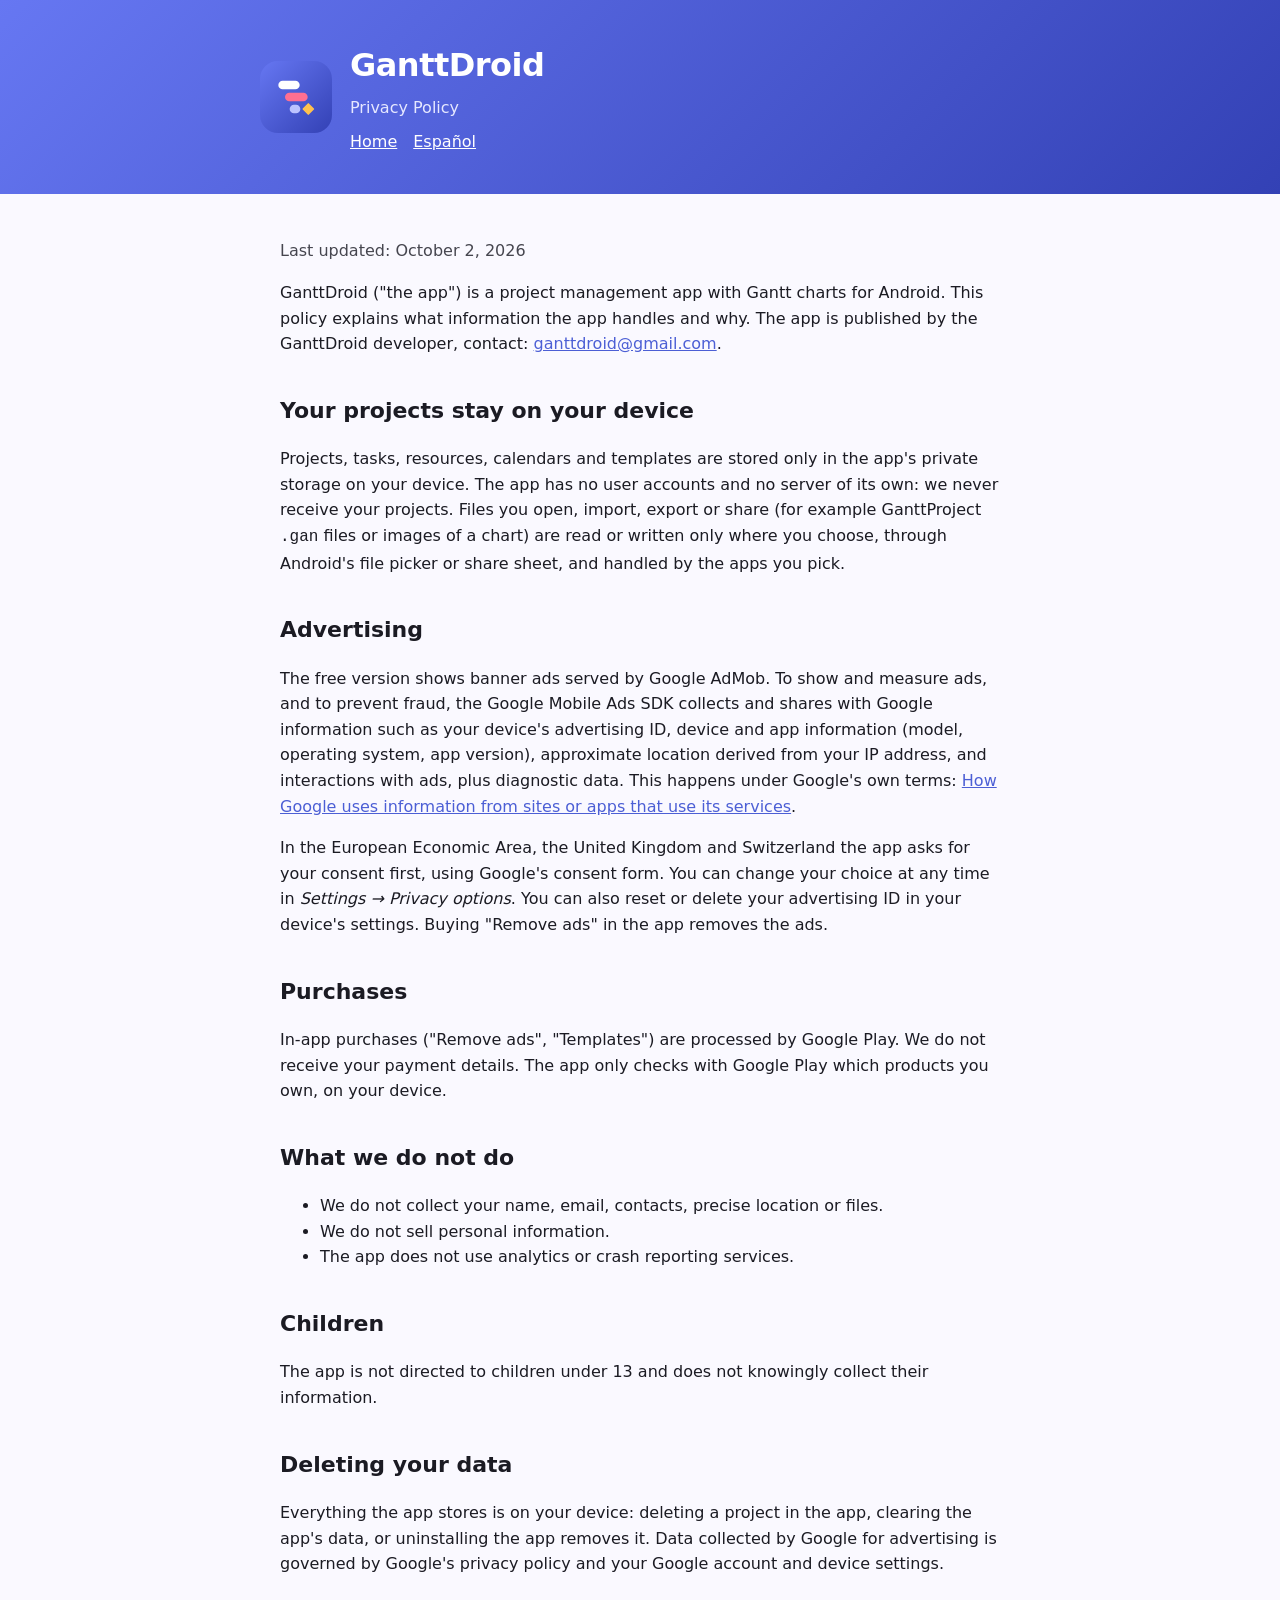
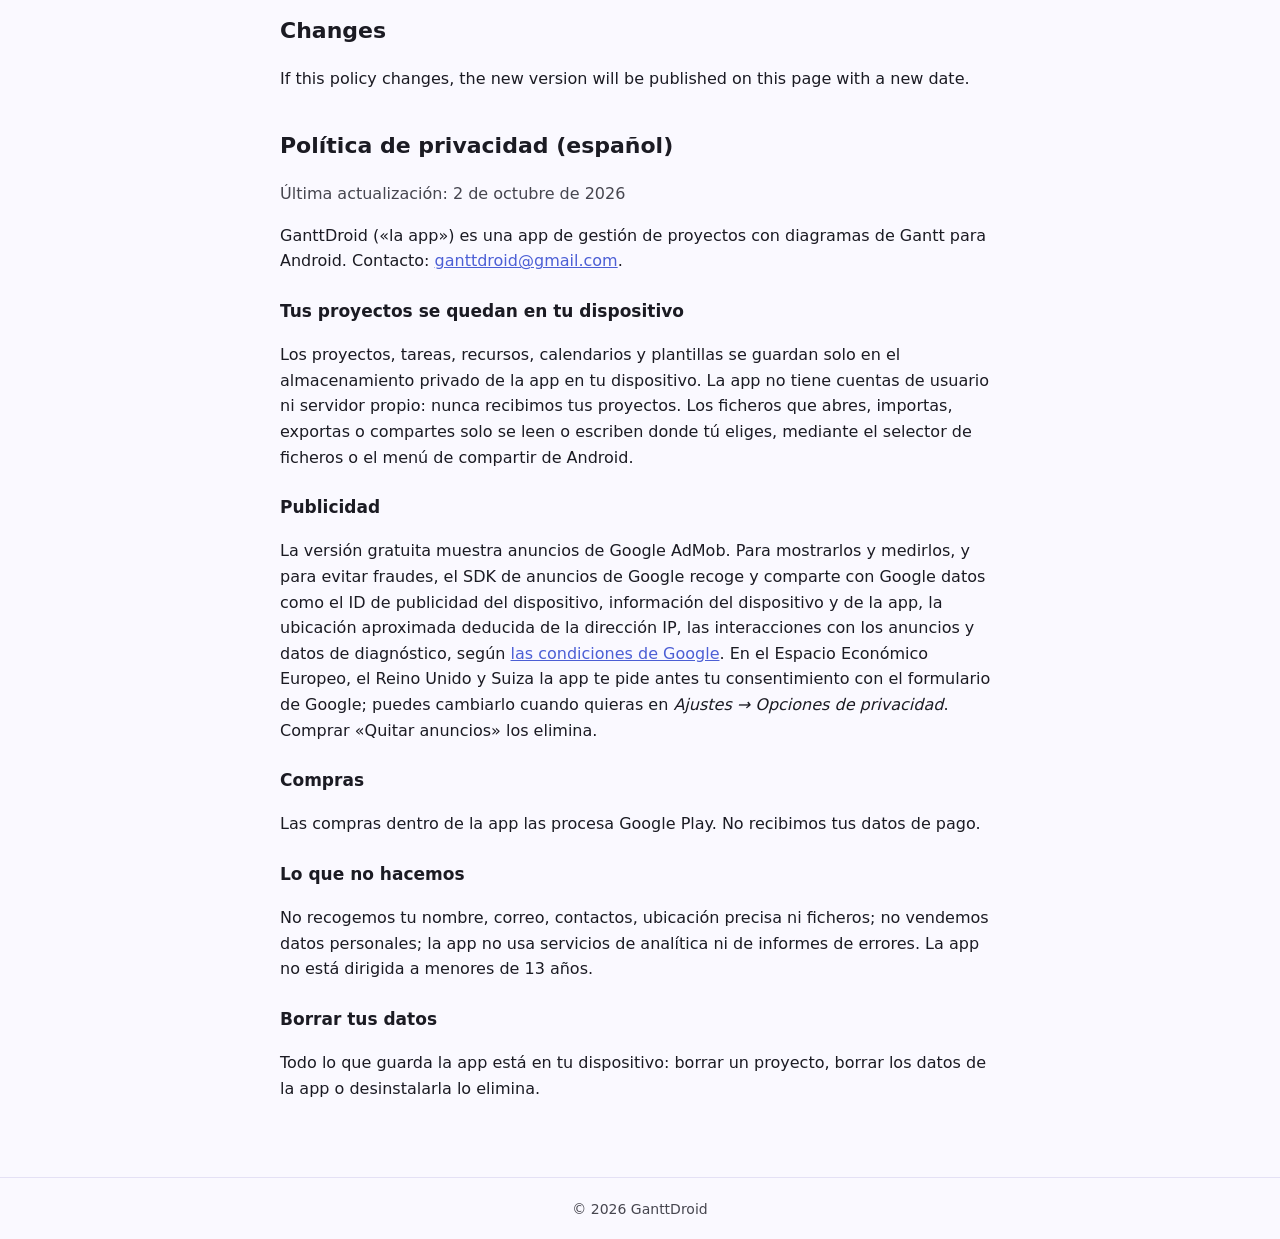
==== privacy.html @ a2e817bc "GanttDroid website: home, privacy policy, app-ads.txt" ====
<!doctype html>
<html lang="en">
<head>
<meta charset="utf-8">
<meta name="viewport" content="width=device-width, initial-scale=1">
<title>GanttDroid · Privacy Policy</title>
<link rel="stylesheet" href="style.css">
</head>
<body>
<header><div class="wrap">
  <img src="logo.svg" alt="GanttDroid logo">
  <div><h1>GanttDroid</h1><p>Privacy Policy</p>
  <nav><a href="index.html">Home</a><a href="#es">Español</a></nav></div>
</div></header>
<main class="wrap">
<p class="muted">Last updated: October 2, 2026</p>

<p>GanttDroid ("the app") is a project management app with Gantt charts for Android. This policy
explains what information the app handles and why. The app is published by the GanttDroid
developer, contact: <a href="mailto:ganttdroid@gmail.com">ganttdroid@gmail.com</a>.</p>

<h2>Your projects stay on your device</h2>
<p>Projects, tasks, resources, calendars and templates are stored only in the app's private
storage on your device. The app has no user accounts and no server of its own: we never receive
your projects. Files you open, import, export or share (for example GanttProject <code>.gan</code>
files or images of a chart) are read or written only where you choose, through Android's file
picker or share sheet, and handled by the apps you pick.</p>

<h2>Advertising</h2>
<p>The free version shows banner ads served by Google AdMob. To show and measure ads, and to
prevent fraud, the Google Mobile Ads SDK collects and shares with Google information such as your
device's advertising ID, device and app information (model, operating system, app version),
approximate location derived from your IP address, and interactions with ads, plus diagnostic
data. This happens under Google's own terms:
<a href="https://policies.google.com/technologies/partner-sites">How Google uses information from
sites or apps that use its services</a>.</p>
<p>In the European Economic Area, the United Kingdom and Switzerland the app asks for your consent
first, using Google's consent form. You can change your choice at any time in
<em>Settings → Privacy options</em>. You can also reset or delete your advertising ID in your
device's settings. Buying "Remove ads" in the app removes the ads.</p>

<h2>Purchases</h2>
<p>In-app purchases ("Remove ads", "Templates") are processed by Google Play. We do not receive
your payment details. The app only checks with Google Play which products you own, on your
device.</p>

<h2>What we do not do</h2>
<ul>
  <li>We do not collect your name, email, contacts, precise location or files.</li>
  <li>We do not sell personal information.</li>
  <li>The app does not use analytics or crash reporting services.</li>
</ul>

<h2>Children</h2>
<p>The app is not directed to children under 13 and does not knowingly collect their
information.</p>

<h2>Deleting your data</h2>
<p>Everything the app stores is on your device: deleting a project in the app, clearing the app's
data, or uninstalling the app removes it. Data collected by Google for advertising is governed by
Google's privacy policy and your Google account and device settings.</p>

<h2>Changes</h2>
<p>If this policy changes, the new version will be published on this page with a new date.</p>

<h2 id="es">Política de privacidad (español)</h2>
<p class="muted">Última actualización: 2 de octubre de 2026</p>
<p>GanttDroid («la app») es una app de gestión de proyectos con diagramas de Gantt para Android.
Contacto: <a href="mailto:ganttdroid@gmail.com">ganttdroid@gmail.com</a>.</p>

<h3>Tus proyectos se quedan en tu dispositivo</h3>
<p>Los proyectos, tareas, recursos, calendarios y plantillas se guardan solo en el almacenamiento
privado de la app en tu dispositivo. La app no tiene cuentas de usuario ni servidor propio: nunca
recibimos tus proyectos. Los ficheros que abres, importas, exportas o compartes solo se leen o
escriben donde tú eliges, mediante el selector de ficheros o el menú de compartir de Android.</p>

<h3>Publicidad</h3>
<p>La versión gratuita muestra anuncios de Google AdMob. Para mostrarlos y medirlos, y para evitar
fraudes, el SDK de anuncios de Google recoge y comparte con Google datos como el ID de publicidad
del dispositivo, información del dispositivo y de la app, la ubicación aproximada deducida de la
dirección IP, las interacciones con los anuncios y datos de diagnóstico, según
<a href="https://policies.google.com/technologies/partner-sites?hl=es">las condiciones de
Google</a>. En el Espacio Económico Europeo, el Reino Unido y Suiza la app te pide antes tu
consentimiento con el formulario de Google; puedes cambiarlo cuando quieras en
<em>Ajustes → Opciones de privacidad</em>. Comprar «Quitar anuncios» los elimina.</p>

<h3>Compras</h3>
<p>Las compras dentro de la app las procesa Google Play. No recibimos tus datos de pago.</p>

<h3>Lo que no hacemos</h3>
<p>No recogemos tu nombre, correo, contactos, ubicación precisa ni ficheros; no vendemos datos
personales; la app no usa servicios de analítica ni de informes de errores. La app no está
dirigida a menores de 13 años.</p>

<h3>Borrar tus datos</h3>
<p>Todo lo que guarda la app está en tu dispositivo: borrar un proyecto, borrar los datos de la
app o desinstalarla lo elimina.</p>
</main>
<footer>© 2026 GanttDroid</footer>
</body>
</html>
---- style.css ----
:root{--indigo:#4C5FD5;--ink:#1B1B23;--soft:#46464F;--bg:#FAF9FF;--line:#E4E1F5}
*{box-sizing:border-box}
body{margin:0;background:var(--bg);color:var(--ink);font:16px/1.6 Manrope,system-ui,-apple-system,"Segoe UI",Roboto,sans-serif}
header{background:linear-gradient(135deg,#6677F2,#3341B5);color:#fff;padding:40px 20px}
header .wrap{display:flex;align-items:center;gap:18px}
header img{width:72px;height:72px;border-radius:18px}
header h1{margin:0;font-size:32px;letter-spacing:-.5px}
header p{margin:4px 0 0;color:#E6E8FF}
.wrap{max-width:760px;margin:0 auto}
main{padding:28px 20px 60px}
h2{margin-top:36px;font-size:22px}
h3{margin-top:24px;font-size:17px}
a{color:var(--indigo)}
.muted{color:var(--soft)}
nav{margin-top:8px}
nav a{color:#fff;margin-right:16px}
footer{border-top:1px solid var(--line);padding:20px;color:var(--soft);font-size:14px;text-align:center}
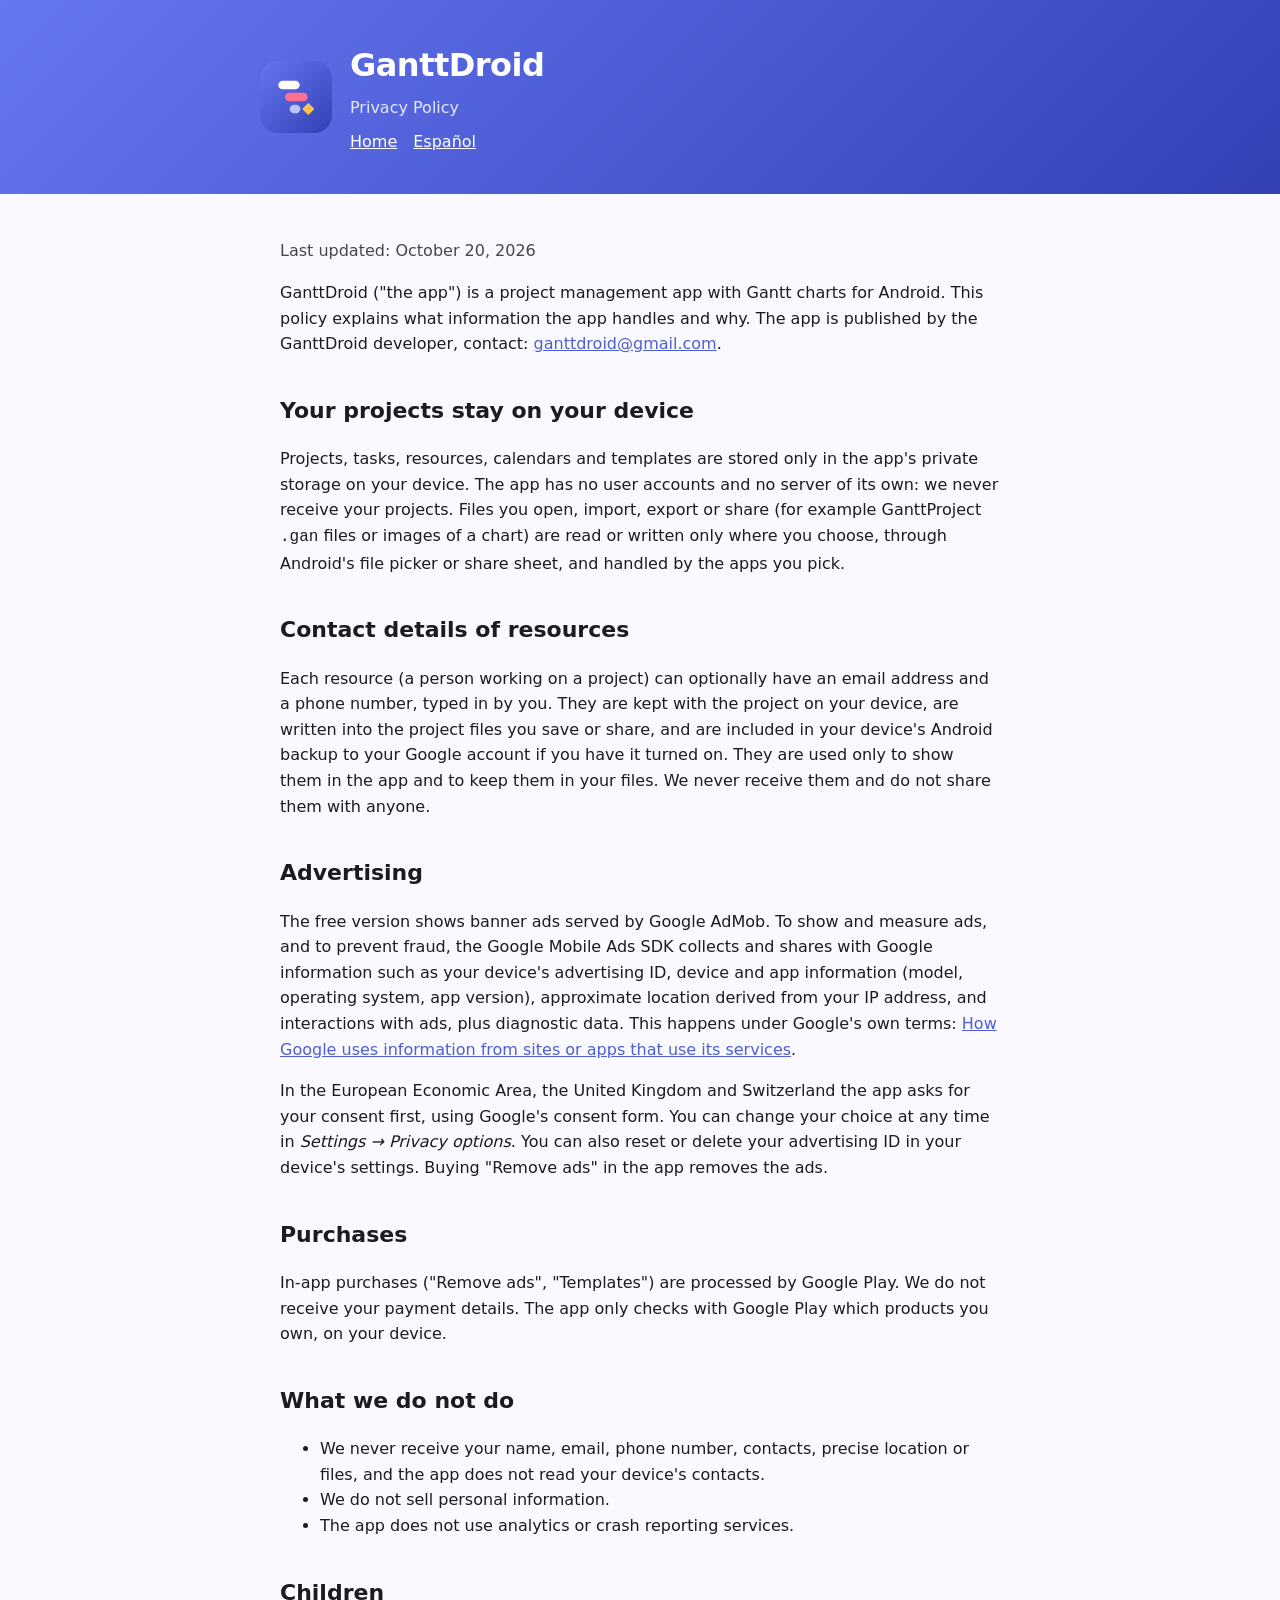
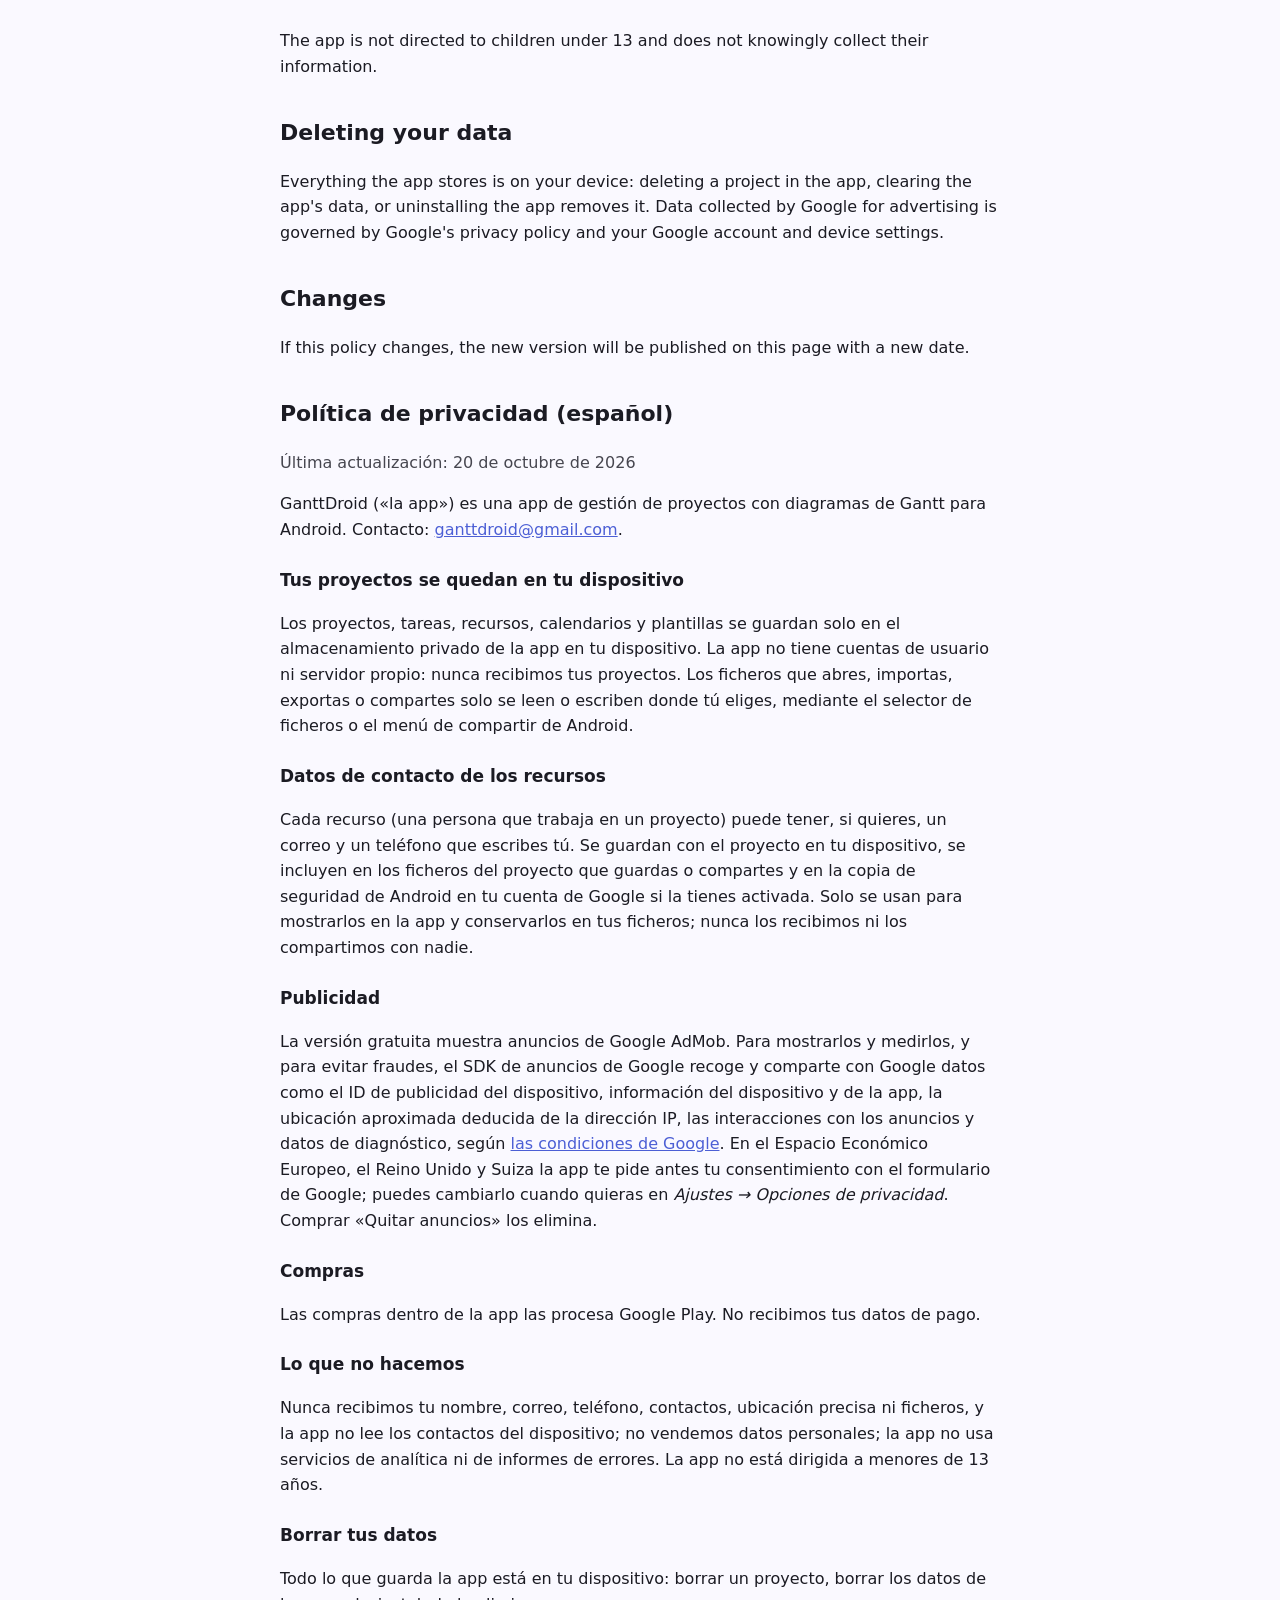
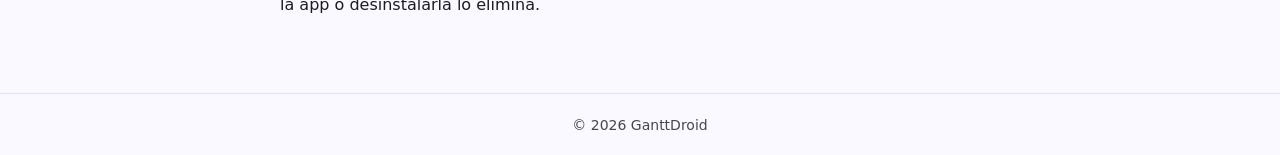
==== commit bbece9ec: "Privacy policy: resources' optional email and phone They stay on the device, go into the project fil" ====
--- a/privacy.html
+++ b/privacy.html
@@ -13,7 +13,7 @@
   <nav><a href="index.html">Home</a><a href="#es">Español</a></nav></div>
 </div></header>
 <main class="wrap">
-<p class="muted">Last updated: October 2, 2026</p>
+<p class="muted">Last updated: October 20, 2026</p>
 
 <p>GanttDroid ("the app") is a project management app with Gantt charts for Android. This policy
 explains what information the app handles and why. The app is published by the GanttDroid
@@ -25,6 +25,13 @@
 your projects. Files you open, import, export or share (for example GanttProject <code>.gan</code>
 files or images of a chart) are read or written only where you choose, through Android's file
 picker or share sheet, and handled by the apps you pick.</p>
+
+<h2>Contact details of resources</h2>
+<p>Each resource (a person working on a project) can optionally have an email address and a phone
+number, typed in by you. They are kept with the project on your device, are written into the
+project files you save or share, and are included in your device's Android backup to your Google
+account if you have it turned on. They are used only to show them in the app and to keep them in
+your files. We never receive them and do not share them with anyone.</p>
 
 <h2>Advertising</h2>
 <p>The free version shows banner ads served by Google AdMob. To show and measure ads, and to
@@ -46,7 +53,8 @@
 
 <h2>What we do not do</h2>
 <ul>
-  <li>We do not collect your name, email, contacts, precise location or files.</li>
+  <li>We never receive your name, email, phone number, contacts, precise location or files, and
+  the app does not read your device's contacts.</li>
   <li>We do not sell personal information.</li>
   <li>The app does not use analytics or crash reporting services.</li>
 </ul>
@@ -64,7 +72,7 @@
 <p>If this policy changes, the new version will be published on this page with a new date.</p>
 
 <h2 id="es">Política de privacidad (español)</h2>
-<p class="muted">Última actualización: 2 de octubre de 2026</p>
+<p class="muted">Última actualización: 20 de octubre de 2026</p>
 <p>GanttDroid («la app») es una app de gestión de proyectos con diagramas de Gantt para Android.
 Contacto: <a href="mailto:ganttdroid@gmail.com">ganttdroid@gmail.com</a>.</p>
 
@@ -73,6 +81,13 @@
 privado de la app en tu dispositivo. La app no tiene cuentas de usuario ni servidor propio: nunca
 recibimos tus proyectos. Los ficheros que abres, importas, exportas o compartes solo se leen o
 escriben donde tú eliges, mediante el selector de ficheros o el menú de compartir de Android.</p>
+
+<h3>Datos de contacto de los recursos</h3>
+<p>Cada recurso (una persona que trabaja en un proyecto) puede tener, si quieres, un correo y un
+teléfono que escribes tú. Se guardan con el proyecto en tu dispositivo, se incluyen en los ficheros
+del proyecto que guardas o compartes y en la copia de seguridad de Android en tu cuenta de Google si
+la tienes activada. Solo se usan para mostrarlos en la app y conservarlos en tus ficheros; nunca los
+recibimos ni los compartimos con nadie.</p>
 
 <h3>Publicidad</h3>
 <p>La versión gratuita muestra anuncios de Google AdMob. Para mostrarlos y medirlos, y para evitar
@@ -88,7 +103,8 @@
 <p>Las compras dentro de la app las procesa Google Play. No recibimos tus datos de pago.</p>
 
 <h3>Lo que no hacemos</h3>
-<p>No recogemos tu nombre, correo, contactos, ubicación precisa ni ficheros; no vendemos datos
+<p>Nunca recibimos tu nombre, correo, teléfono, contactos, ubicación precisa ni ficheros, y la
+app no lee los contactos del dispositivo; no vendemos datos
 personales; la app no usa servicios de analítica ni de informes de errores. La app no está
 dirigida a menores de 13 años.</p>
 
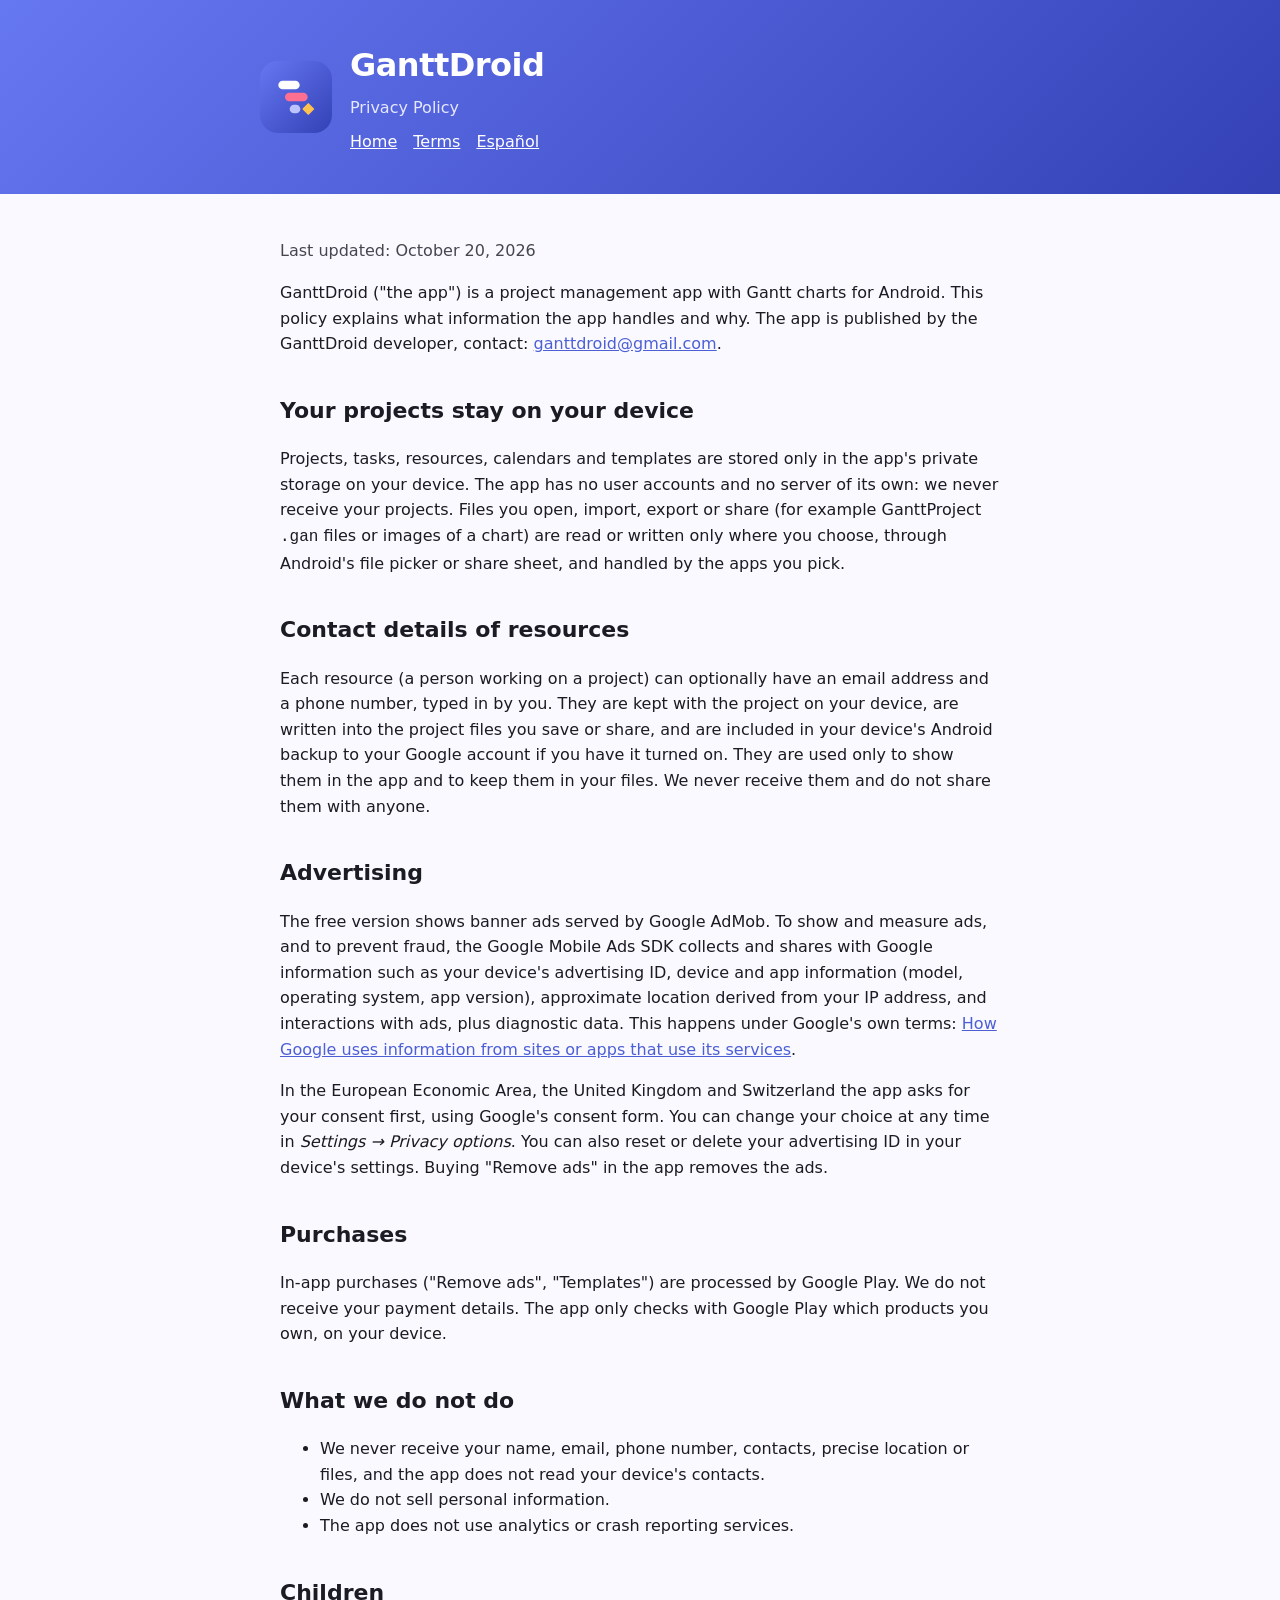
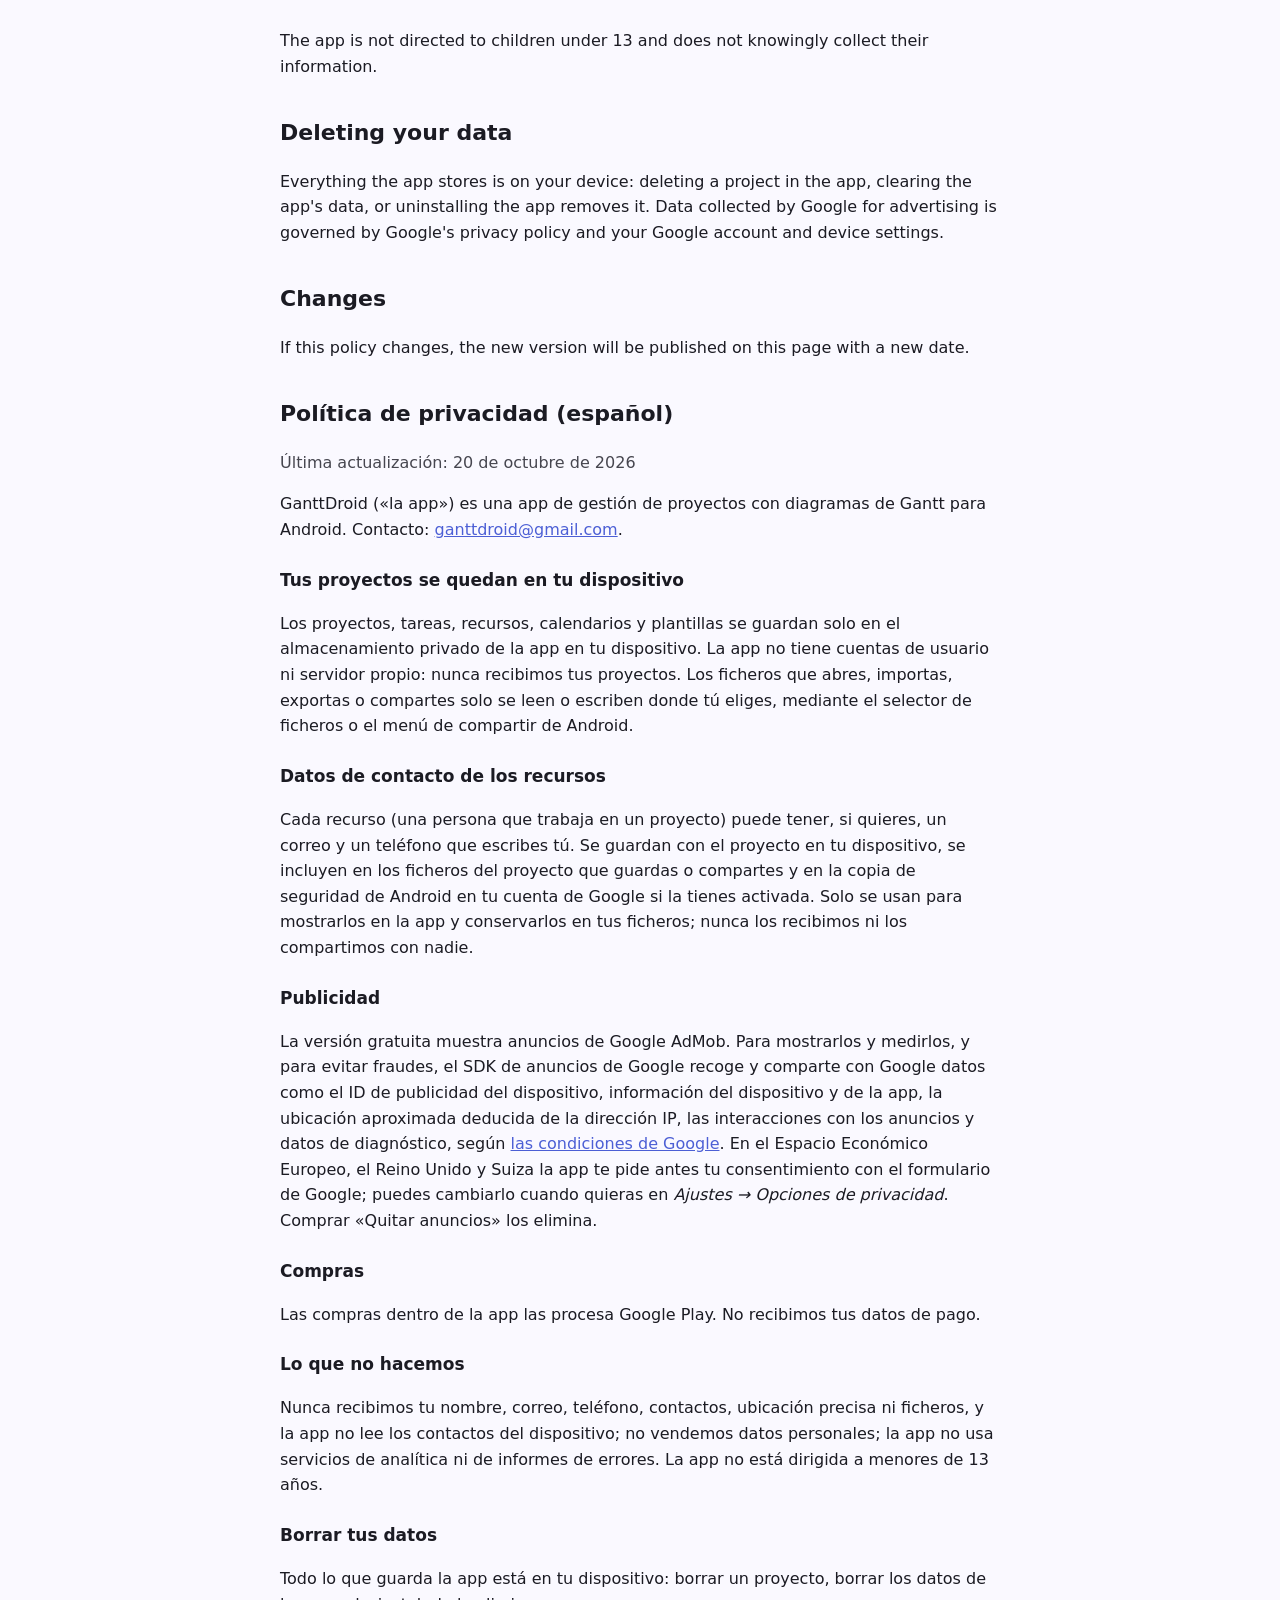
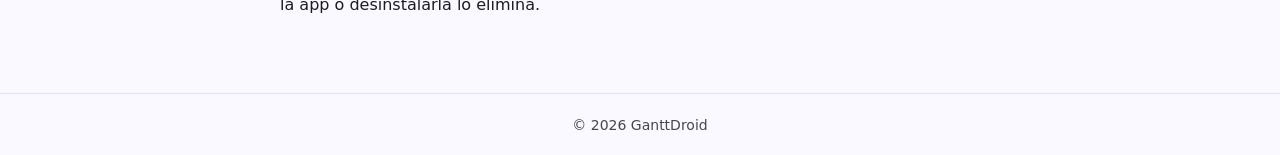
==== commit 36c4e338: "Terms of Service page (en/es), linked from home and privacy Co-Authored-By: Claude Opus 5.5 <noreply" ====
--- a/privacy.html
+++ b/privacy.html
@@ -10,7 +10,7 @@
 <header><div class="wrap">
   <img src="logo.svg" alt="GanttDroid logo">
   <div><h1>GanttDroid</h1><p>Privacy Policy</p>
-  <nav><a href="index.html">Home</a><a href="#es">Español</a></nav></div>
+  <nav><a href="index.html">Home</a><a href="terms.html">Terms</a><a href="#es">Español</a></nav></div>
 </div></header>
 <main class="wrap">
 <p class="muted">Last updated: October 20, 2026</p>
